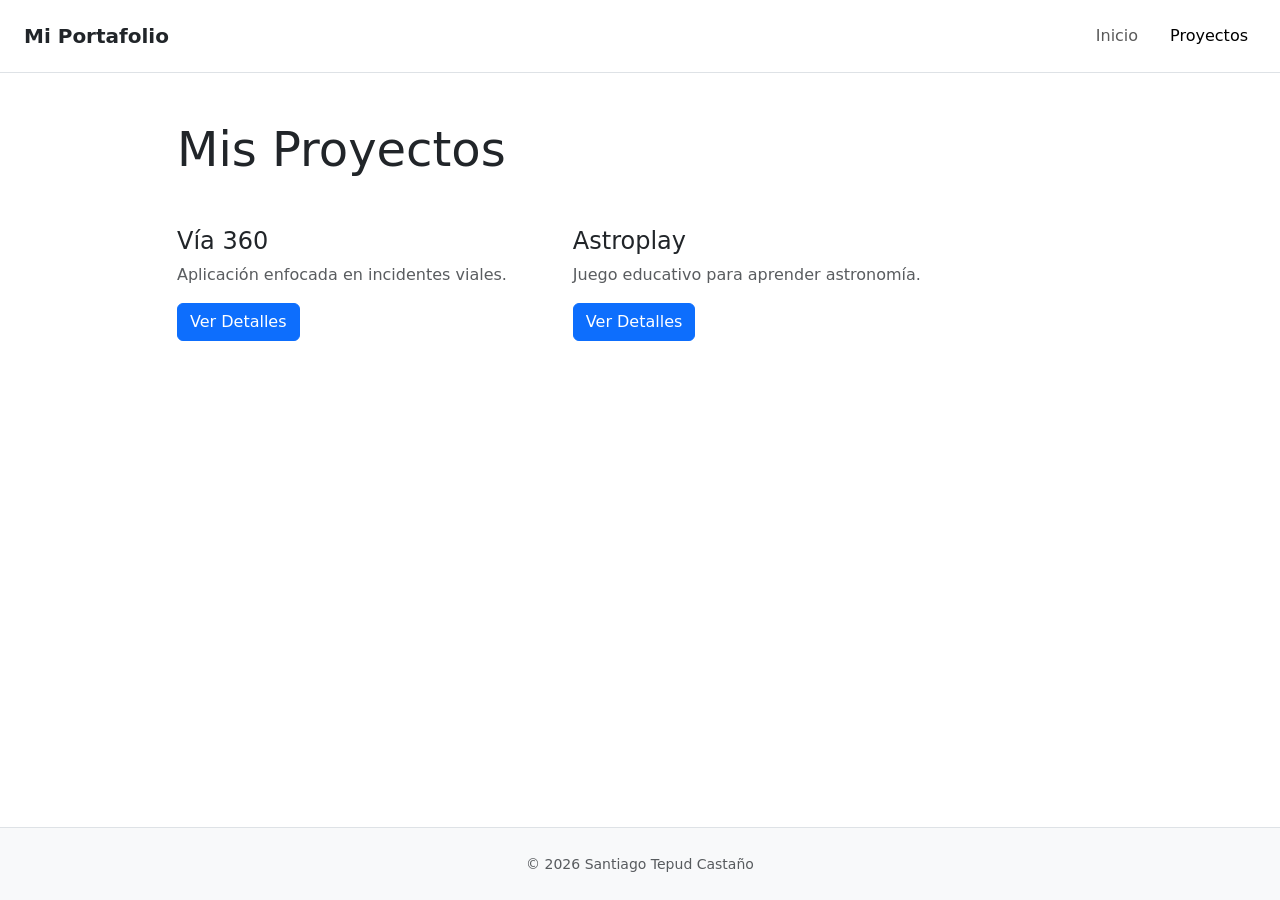
==== projects.html @ eb849ce6 "subir archivo" ====
<!DOCTYPE html>
<html lang="es">
<head>
    <meta charset="UTF-8">
    <meta name="viewport" content="width=device-width, initial-scale=1.0">
    <title>Mi Portafolio - Proyectos</title>
    <!-- Bootstrap 5 CSS -->
    <link href="https://cdn.jsdelivr.net/npm/bootstrap@5.3.3/dist/css/bootstrap.min.css" rel="stylesheet">
    <!-- Font Awesome 6 -->
    <link rel="stylesheet" href="https://cdnjs.cloudflare.com/ajax/libs/font-awesome/6.5.1/css/all.min.css">
    <style>
        body {
            display: flex;
            flex-direction: column;
            min-height: 100vh;
        }
        main {
            flex: 1;
        }
        .navbar {
            border-bottom: 1px solid #dee2e6;
        }
        footer {
            background-color: #f8f9fa;
            border-top: 1px solid #dee2e6;
        }
        /* Estilo del encabezado del modal replicando el azul vibrante del mockup */
        .modal-header-custom {
            background-color: #0d6efd;
            color: white;
        }
    </style>
</head>
<body>

    <!-- Barra de Navegación -->
    <nav class="navbar navbar-expand-lg navbar-light bg-white py-3">
        <div class="container-fluid px-4">
            <a class="navbar-brand fw-bold text-dark" href="index.html">Mi Portafolio</a>
            <button class="navbar-toggler" type="button" data-bs-toggle="collapse" data-bs-target="#navbarNav" aria-controls="navbarNav" aria-expanded="false" aria-label="Toggle navigation">
                <span class="navbar-toggler-icon"></span>
            </button>
            <div class="collapse navbar-collapse justify-content-end" id="navbarNav">
                <ul class="navbar-nav gap-3">
                    <li class="nav-item">
                        <a class="nav-link" href="index.html">Inicio</a>
                    </li>
                    <li class="nav-item">
                        <a class="nav-link active fw-medium" aria-current="page" href="projects.html">Proyectos</a>
                    </li>
                </ul>
            </div>
        </div>
    </nav>

    <!-- Contenido Principal -->
    <main class="container my-5">
        <div class="row justify-content-center">
            <div class="col-lg-10">
                
                <h1 class="display-5 fw-normal mb-4">Mis Proyectos</h1>

                <!-- Grilla de Proyectos (alineada como en el mockup) -->
                <div class="row g-4 mt-2">
                    
                    <!-- Proyecto 1 -->
                    <div class="col-md-5">
                        <h2 class="h4 fw-normal">Vía 360</h2>
                        <p class="text-muted">Aplicación enfocada en incidentes viales.</p>
                        <button type="button" 
                                class="btn btn-primary btn-ver-proyecto"
                                data-bs-toggle="modal" 
                                data-bs-target="#proyectoModal"
                                data-titulo="Vía 360"
                                data-descripcion="Aplicación enfocada en incidentes viales."
                                data-tecnologias=""
                                data-github="https://github.com/Jerson570/Via360">
                            Ver Detalles
                        </button>
                    </div>

                    <!-- Proyecto 2 -->
                    <div class="col-md-5">
                        <h2 class="h4 fw-normal">Astroplay</h2>
                        <p class="text-muted">Juego educativo para aprender astronomía.</p>
                        <button type="button" 
                                class="btn btn-primary btn-ver-proyecto"
                                data-bs-toggle="modal" 
                                data-bs-target="#proyectoModal"
                                data-titulo="Astroplay"
                                data-descripcion="Juego educativo que enseña astronomía."
                                data-tecnologias=""
                                data-github="">
                            Ver Detalles
                        </button>
                    </div>

                </div>

            </div>
        </div>
    </main>

    <!-- Ventana Modal Única (Dinámica con jQuery) -->
    <div class="modal fade" id="proyectoModal" tabindex="-1" aria-labelledby="proyectoModalLabel" aria-hidden="true">
        <div class="modal-dialog modal-lg modal-dialog-centered">
            <div class="modal-content">
                <!-- Cabecera azul como en tu imagen -->
                <div class="modal-header modal-header-custom">
                    <h5 class="modal-title fw-normal" id="proyectoModalLabel">Detalles del proyecto</h5>
                    <button type="button" class="btn-close btn-close-white" data-bs-dismiss="modal" aria-label="Cerrar"></button>
                </div>
                
                <!-- Cuerpo del modal reemplazando el video -->
                <div class="modal-body p-4">
                    <h6 class="fw-bold text-dark mb-2">
                        <i class="fa-solid fa-circle-info text-primary me-1"></i> Descripción del Proyecto
                    </h6>
                    <p id="modalDescripcion" class="text-muted mb-4">
                    </p>

                    <h6 id="modalTecnologiasTitulo" class="fw-bold text-dark mb-2">
                        <i class="fa-solid fa-layer-group text-primary me-1"></i> Tecnologías Utilizadas
                    </h6>
                    <div id="modalTecnologias" class="d-flex flex-wrap gap-2 mb-3">
                        <!-- Los badges de tecnologías se insertan aquí vía jQuery -->
                    </div>
                </div>

                <!-- Pie del modal con enlace a GitHub y botón Cerrar -->
                <div class="modal-footer justify-content-between">
                    <a id="modalGithubLink" href="#" target="_blank" rel="noopener noreferrer" class="btn btn-dark">
                        <i class="fa-brands fa-github me-1"></i> Ver en GitHub
                    </a>
                    <button type="button" class="btn btn-secondary" data-bs-dismiss="modal">Cerrar</button>
                </div>
            </div>
        </div>
    </div>

    <!-- Pie de página -->
    <footer class="py-4 text-center text-muted mt-auto">
        <div class="container">
            <small>© 2026 Santiago Tepud Castaño</small>
        </div>
    </footer>

    <!-- jQuery -->
    <script src="https://code.jquery.com/jquery-3.7.1.min.js"></script>
    <!-- Bootstrap 5 JS Bundle -->
    <script src="https://cdn.jsdelivr.net/npm/bootstrap@5.3.3/dist/js/bootstrap.bundle.min.js"></script>

    <!-- Lógica con jQuery para rellenar el modal -->
    <script>
        $(document).ready(function() {
            $('.btn-ver-proyecto').on('click', function() {
                // 1. Obtener los datos del botón presionado
                const titulo = $(this).data('titulo');
                const descripcion = $(this).data('descripcion');
                const tecnologias = $(this).data('tecnologias').split(',');
                const githubUrl = $(this).data('github');

                // 2. Actualizar textos y enlaces en el modal
                $('#proyectoModalLabel').text(titulo);
                $('#modalDescripcion').text(descripcion);
                $('#modalGithubLink')
                    .attr('href', githubUrl)
                    .toggle(Boolean(githubUrl));

                // 3. Generar etiquetas (badges) visuales para cada tecnología
                const $contenedorTech = $('#modalTecnologias');
                $contenedorTech.empty(); // Limpiar tecnologías anteriores
                $('#modalTecnologiasTitulo').toggle(tecnologias.some(function(tech) {
                    return tech.trim().length > 0;
                }));

                $.each(tecnologias, function(index, tech) {
                    if (tech.trim().length > 0) {
                        const badge = `<span class="badge bg-light text-dark border px-3 py-2">${tech.trim()}</span>`;
                        $contenedorTech.append(badge);
                    }
                });
            });
        });
    </script>
</body>
</html>
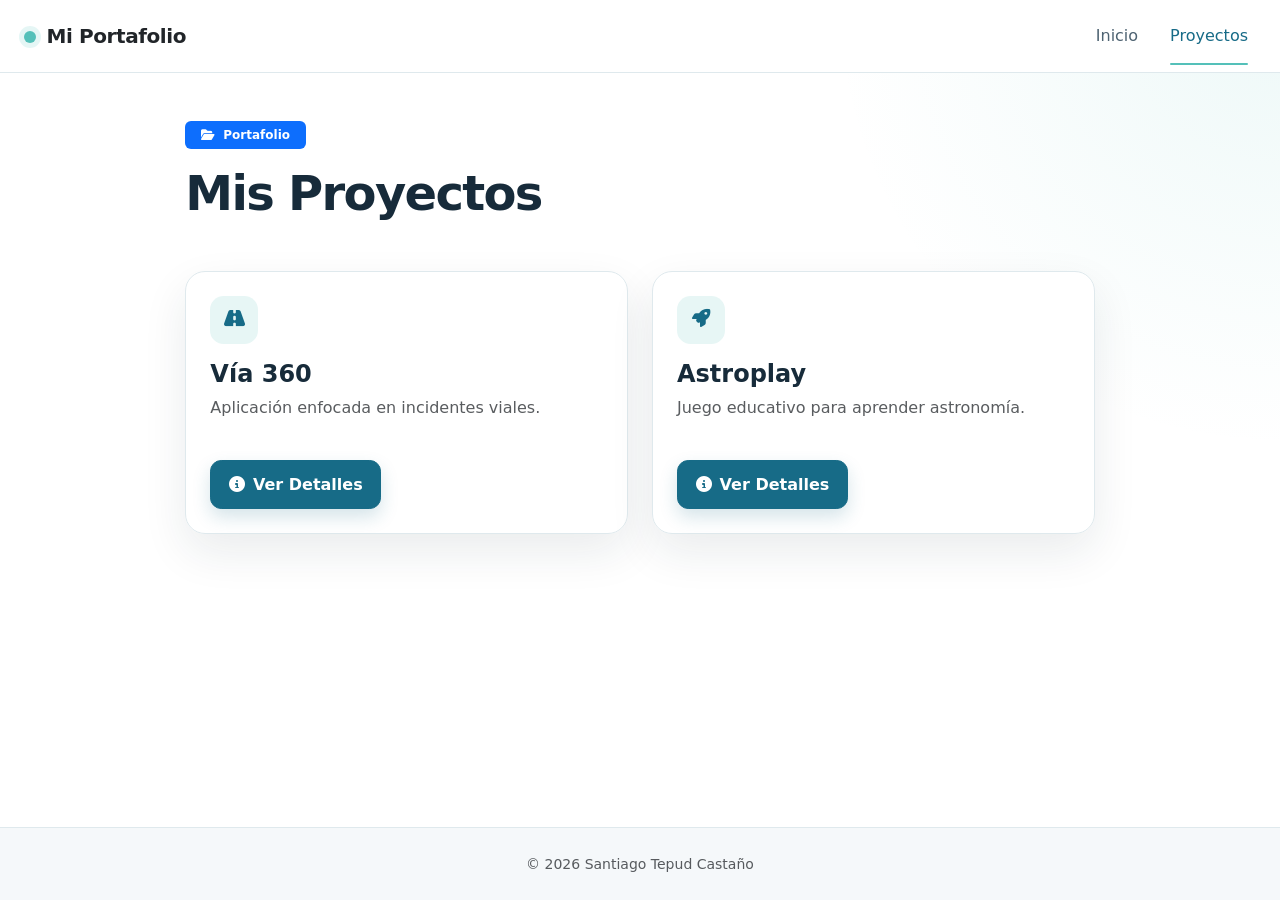
==== commit e8dbf1c1: "subir" ====
--- a/projects.html
+++ b/projects.html
@@ -30,6 +30,7 @@
             color: white;
         }
     </style>
+    <link rel="stylesheet" href="css/styles.css">
 </head>
 <body>
 
@@ -58,41 +59,50 @@
         <div class="row justify-content-center">
             <div class="col-lg-10">
                 
-                <h1 class="display-5 fw-normal mb-4">Mis Proyectos</h1>
+                <span class="badge text-bg-primary mb-3 px-3 py-2">
+                    <i class="fa-solid fa-folder-open me-2"></i>Portafolio
+                </span>
+                <h1 class="display-5 fw-bold page-heading mb-4">Mis Proyectos</h1>
 
                 <!-- Grilla de Proyectos (alineada como en el mockup) -->
                 <div class="row g-4 mt-2">
                     
                     <!-- Proyecto 1 -->
-                    <div class="col-md-5">
-                        <h2 class="h4 fw-normal">Vía 360</h2>
-                        <p class="text-muted">Aplicación enfocada en incidentes viales.</p>
-                        <button type="button" 
-                                class="btn btn-primary btn-ver-proyecto"
-                                data-bs-toggle="modal" 
-                                data-bs-target="#proyectoModal"
-                                data-titulo="Vía 360"
-                                data-descripcion="Aplicación enfocada en incidentes viales."
-                                data-tecnologias=""
-                                data-github="https://github.com/Jerson570/Via360">
-                            Ver Detalles
-                        </button>
+                    <div class="col-md-6">
+                        <article class="project-card">
+                            <span class="project-icon"><i class="fa-solid fa-road"></i></span>
+                            <h2 class="h4">Vía 360</h2>
+                            <p class="text-muted">Aplicación enfocada en incidentes viales.</p>
+                            <button type="button"
+                                    class="btn btn-primary btn-ver-proyecto"
+                                    data-bs-toggle="modal"
+                                    data-bs-target="#proyectoModal"
+                                    data-titulo="Vía 360"
+                                    data-descripcion="Aplicación enfocada en incidentes viales."
+                                    data-tecnologias=""
+                                    data-github="https://github.com/Jerson570/Via360">
+                                <i class="fa-solid fa-circle-info me-2"></i>Ver Detalles
+                            </button>
+                        </article>
                     </div>
 
                     <!-- Proyecto 2 -->
-                    <div class="col-md-5">
-                        <h2 class="h4 fw-normal">Astroplay</h2>
-                        <p class="text-muted">Juego educativo para aprender astronomía.</p>
-                        <button type="button" 
-                                class="btn btn-primary btn-ver-proyecto"
-                                data-bs-toggle="modal" 
-                                data-bs-target="#proyectoModal"
-                                data-titulo="Astroplay"
-                                data-descripcion="Juego educativo que enseña astronomía."
-                                data-tecnologias=""
-                                data-github="">
-                            Ver Detalles
-                        </button>
+                    <div class="col-md-6">
+                        <article class="project-card">
+                            <span class="project-icon"><i class="fa-solid fa-rocket"></i></span>
+                            <h2 class="h4">Astroplay</h2>
+                            <p class="text-muted">Juego educativo para aprender astronomía.</p>
+                            <button type="button"
+                                    class="btn btn-primary btn-ver-proyecto"
+                                    data-bs-toggle="modal"
+                                    data-bs-target="#proyectoModal"
+                                    data-titulo="Astroplay"
+                                    data-descripcion="Juego educativo que enseña astronomía."
+                                    data-tecnologias=""
+                                    data-github="">
+                                <i class="fa-solid fa-circle-info me-2"></i>Ver Detalles
+                            </button>
+                        </article>
                     </div>
 
                 </div>
--- a/css/styles.css
+++ b/css/styles.css
@@ -0,0 +1,188 @@
+:root {
+    --color-primary: #176b87;
+    --color-primary-dark: #125269;
+    --color-accent: #54c0b9;
+    --color-ink: #172b3a;
+    --color-text: #4e6372;
+    --color-surface: #f5f8fa;
+    --color-border: #dfe9ed;
+}
+
+html {
+    scroll-behavior: smooth;
+}
+
+body {
+    color: var(--color-ink);
+    background:
+        radial-gradient(circle at top right, rgba(84, 192, 185, 0.10), transparent 28rem),
+        #ffffff;
+    font-family: "Segoe UI", system-ui, -apple-system, sans-serif;
+}
+
+.navbar {
+    background: rgba(255, 255, 255, 0.96) !important;
+    border-bottom: 1px solid var(--color-border) !important;
+    backdrop-filter: blur(12px);
+}
+
+.navbar-brand {
+    letter-spacing: -0.02em;
+}
+
+.navbar-brand::before {
+    content: "";
+    display: inline-block;
+    width: 0.75rem;
+    height: 0.75rem;
+    margin-right: 0.65rem;
+    border-radius: 50%;
+    background: var(--color-accent);
+    box-shadow: 0 0 0 5px rgba(84, 192, 185, 0.15);
+}
+
+.nav-link {
+    position: relative;
+    color: var(--color-text) !important;
+    transition: color 180ms ease;
+}
+
+.nav-link:hover,
+.nav-link.active {
+    color: var(--color-primary) !important;
+}
+
+.nav-link.active::after {
+    content: "";
+    position: absolute;
+    right: 0.5rem;
+    bottom: -0.55rem;
+    left: 0.5rem;
+    height: 2px;
+    border-radius: 999px;
+    background: var(--color-accent);
+}
+
+main.container {
+    width: min(1120px, calc(100% - 2rem));
+}
+
+.presentation-card,
+.project-card {
+    border: 1px solid var(--color-border) !important;
+    border-radius: 1.25rem !important;
+    background: rgba(255, 255, 255, 0.96);
+    box-shadow: 0 18px 45px rgba(23, 43, 58, 0.09) !important;
+}
+
+.presentation-card {
+    position: relative;
+}
+
+.presentation-accent {
+    background:
+        linear-gradient(145deg, rgba(255, 255, 255, 0.08), transparent 60%),
+        var(--color-primary) !important;
+}
+
+.presentation-card .lead {
+    max-width: 43rem;
+    color: var(--color-text) !important;
+}
+
+.btn-primary,
+.modal-header-custom {
+    background: var(--color-primary) !important;
+    border-color: var(--color-primary) !important;
+}
+
+.btn-primary {
+    border-radius: 0.7rem;
+    padding: 0.7rem 1.1rem;
+    font-weight: 600;
+    box-shadow: 0 8px 18px rgba(23, 107, 135, 0.18);
+    transition: transform 180ms ease, background 180ms ease, box-shadow 180ms ease;
+}
+
+.btn-primary:hover {
+    background: var(--color-primary-dark) !important;
+    border-color: var(--color-primary-dark) !important;
+    transform: translateY(-2px);
+    box-shadow: 0 12px 24px rgba(23, 107, 135, 0.24);
+}
+
+.skill-badge {
+    border-color: var(--color-border) !important;
+    background: var(--color-surface) !important;
+    color: var(--color-text) !important;
+}
+
+.page-heading {
+    letter-spacing: -0.035em;
+}
+
+.project-card {
+    height: 100%;
+    padding: 1.5rem;
+    transition: transform 180ms ease, box-shadow 180ms ease, border-color 180ms ease;
+}
+
+.project-card:hover {
+    transform: translateY(-5px);
+    border-color: rgba(23, 107, 135, 0.38) !important;
+    box-shadow: 0 22px 48px rgba(23, 43, 58, 0.12) !important;
+}
+
+.project-card .project-icon {
+    width: 3rem;
+    height: 3rem;
+    display: inline-grid;
+    place-items: center;
+    margin-bottom: 1rem;
+    border-radius: 0.85rem;
+    color: var(--color-primary);
+    background: rgba(84, 192, 185, 0.14);
+    font-size: 1.15rem;
+}
+
+.project-card h2 {
+    font-weight: 700;
+}
+
+.project-card p {
+    min-height: 3rem;
+}
+
+.modal-content {
+    border: 0;
+    border-radius: 1rem;
+    overflow: hidden;
+    box-shadow: 0 24px 70px rgba(23, 43, 58, 0.24);
+}
+
+.modal-header-custom {
+    background: var(--color-primary) !important;
+}
+
+footer {
+    background: var(--color-surface) !important;
+    border-top: 1px solid var(--color-border) !important;
+}
+
+@media (max-width: 767.98px) {
+    main.container {
+        width: min(100% - 1.5rem, 1120px);
+    }
+
+    .presentation-card .row > * {
+        min-height: auto;
+    }
+
+    .presentation-accent {
+        border-radius: 0 0 1.25rem 1.25rem;
+    }
+
+    .project-card p {
+        min-height: auto;
+    }
+}
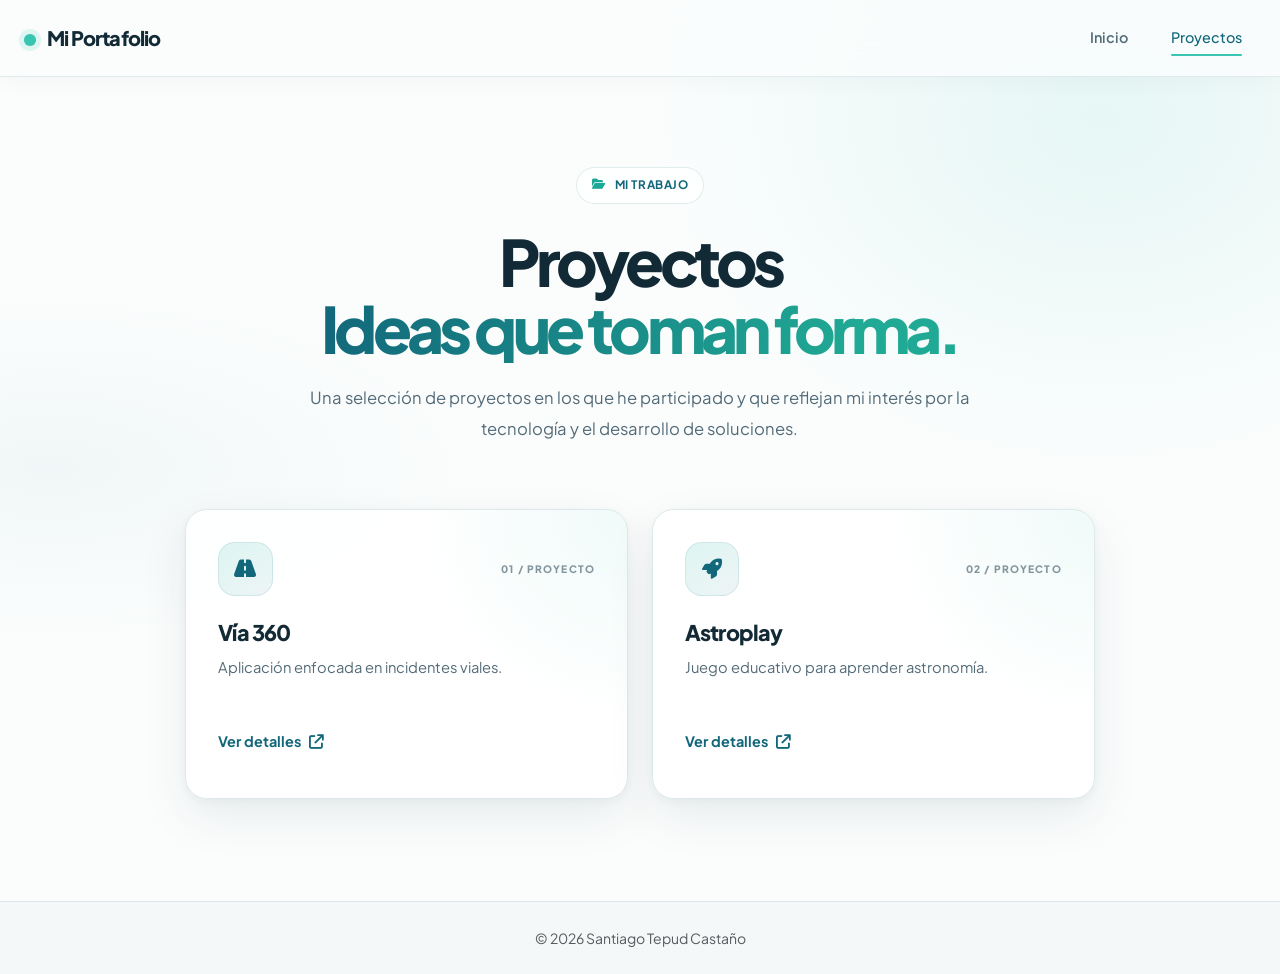
==== commit 5a47a407: "subir new version" ====
--- a/projects.html
+++ b/projects.html
@@ -4,32 +4,11 @@
     <meta charset="UTF-8">
     <meta name="viewport" content="width=device-width, initial-scale=1.0">
     <title>Mi Portafolio - Proyectos</title>
-    <!-- Bootstrap 5 CSS -->
     <link href="https://cdn.jsdelivr.net/npm/bootstrap@5.3.3/dist/css/bootstrap.min.css" rel="stylesheet">
-    <!-- Font Awesome 6 -->
     <link rel="stylesheet" href="https://cdnjs.cloudflare.com/ajax/libs/font-awesome/6.5.1/css/all.min.css">
-    <style>
-        body {
-            display: flex;
-            flex-direction: column;
-            min-height: 100vh;
-        }
-        main {
-            flex: 1;
-        }
-        .navbar {
-            border-bottom: 1px solid #dee2e6;
-        }
-        footer {
-            background-color: #f8f9fa;
-            border-top: 1px solid #dee2e6;
-        }
-        /* Estilo del encabezado del modal replicando el azul vibrante del mockup */
-        .modal-header-custom {
-            background-color: #0d6efd;
-            color: white;
-        }
-    </style>
+    <link rel="preconnect" href="https://fonts.googleapis.com">
+    <link rel="preconnect" href="https://fonts.gstatic.com" crossorigin>
+    <link href="https://fonts.googleapis.com/css2?family=Plus+Jakarta+Sans:wght@400;500;600;700;800&display=swap" rel="stylesheet">
     <link rel="stylesheet" href="css/styles.css">
 </head>
 <body>
@@ -55,52 +34,56 @@
     </nav>
 
     <!-- Contenido Principal -->
-    <main class="container my-5">
+    <main class="container page-shell projects-page">
         <div class="row justify-content-center">
             <div class="col-lg-10">
-                
-                <span class="badge text-bg-primary mb-3 px-3 py-2">
-                    <i class="fa-solid fa-folder-open me-2"></i>Portafolio
-                </span>
-                <h1 class="display-5 fw-bold page-heading mb-4">Mis Proyectos</h1>
+                <header class="projects-heading" data-reveal>
+                    <span class="eyebrow"><i class="fa-solid fa-folder-open" aria-hidden="true"></i> MI TRABAJO</span>
+                    <h1 class="hero-title">Proyectos<span>Ideas que toman forma.</span></h1>
+                    <p class="hero-copy">Una selección de proyectos en los que he participado y que reflejan mi interés por la tecnología y el desarrollo de soluciones.</p>
+                </header>
 
-                <!-- Grilla de Proyectos (alineada como en el mockup) -->
-                <div class="row g-4 mt-2">
-                    
+                <div class="row g-4 project-grid">
                     <!-- Proyecto 1 -->
-                    <div class="col-md-6">
-                        <article class="project-card">
-                            <span class="project-icon"><i class="fa-solid fa-road"></i></span>
-                            <h2 class="h4">Vía 360</h2>
-                            <p class="text-muted">Aplicación enfocada en incidentes viales.</p>
+                    <div class="col-md-6" data-reveal>
+                        <article class="project-card h-100">
+                            <div class="project-card-top">
+                                <span class="project-icon"><i class="fa-solid fa-road" aria-hidden="true"></i></span>
+                                <span class="project-number">01 / PROYECTO</span>
+                            </div>
+                            <h2>Vía 360</h2>
+                            <p>Aplicación enfocada en incidentes viales.</p>
                             <button type="button"
-                                    class="btn btn-primary btn-ver-proyecto"
+                                    class="btn btn-project-link btn-ver-proyecto"
                                     data-bs-toggle="modal"
                                     data-bs-target="#proyectoModal"
                                     data-titulo="Vía 360"
                                     data-descripcion="Aplicación enfocada en incidentes viales."
                                     data-tecnologias=""
                                     data-github="https://github.com/Jerson570/Via360">
-                                <i class="fa-solid fa-circle-info me-2"></i>Ver Detalles
+                                Ver detalles <i class="fa-solid fa-arrow-up-right-from-square ms-2" aria-hidden="true"></i>
                             </button>
                         </article>
                     </div>
 
                     <!-- Proyecto 2 -->
-                    <div class="col-md-6">
-                        <article class="project-card">
-                            <span class="project-icon"><i class="fa-solid fa-rocket"></i></span>
-                            <h2 class="h4">Astroplay</h2>
-                            <p class="text-muted">Juego educativo para aprender astronomía.</p>
+                    <div class="col-md-6" data-reveal>
+                        <article class="project-card h-100">
+                            <div class="project-card-top">
+                                <span class="project-icon"><i class="fa-solid fa-rocket" aria-hidden="true"></i></span>
+                                <span class="project-number">02 / PROYECTO</span>
+                            </div>
+                            <h2>Astroplay</h2>
+                            <p>Juego educativo para aprender astronomía.</p>
                             <button type="button"
-                                    class="btn btn-primary btn-ver-proyecto"
+                                    class="btn btn-project-link btn-ver-proyecto"
                                     data-bs-toggle="modal"
                                     data-bs-target="#proyectoModal"
                                     data-titulo="Astroplay"
                                     data-descripcion="Juego educativo que enseña astronomía."
                                     data-tecnologias=""
                                     data-github="">
-                                <i class="fa-solid fa-circle-info me-2"></i>Ver Detalles
+                                Ver detalles <i class="fa-solid fa-arrow-up-right-from-square ms-2" aria-hidden="true"></i>
                             </button>
                         </article>
                     </div>
@@ -111,17 +94,14 @@
         </div>
     </main>
 
-    <!-- Ventana Modal Única (Dinámica con jQuery) -->
     <div class="modal fade" id="proyectoModal" tabindex="-1" aria-labelledby="proyectoModalLabel" aria-hidden="true">
         <div class="modal-dialog modal-lg modal-dialog-centered">
             <div class="modal-content">
-                <!-- Cabecera azul como en tu imagen -->
                 <div class="modal-header modal-header-custom">
                     <h5 class="modal-title fw-normal" id="proyectoModalLabel">Detalles del proyecto</h5>
                     <button type="button" class="btn-close btn-close-white" data-bs-dismiss="modal" aria-label="Cerrar"></button>
                 </div>
                 
-                <!-- Cuerpo del modal reemplazando el video -->
                 <div class="modal-body p-4">
                     <h6 class="fw-bold text-dark mb-2">
                         <i class="fa-solid fa-circle-info text-primary me-1"></i> Descripción del Proyecto
@@ -155,43 +135,8 @@
         </div>
     </footer>
 
-    <!-- jQuery -->
     <script src="https://code.jquery.com/jquery-3.7.1.min.js"></script>
-    <!-- Bootstrap 5 JS Bundle -->
     <script src="https://cdn.jsdelivr.net/npm/bootstrap@5.3.3/dist/js/bootstrap.bundle.min.js"></script>
-
-    <!-- Lógica con jQuery para rellenar el modal -->
-    <script>
-        $(document).ready(function() {
-            $('.btn-ver-proyecto').on('click', function() {
-                // 1. Obtener los datos del botón presionado
-                const titulo = $(this).data('titulo');
-                const descripcion = $(this).data('descripcion');
-                const tecnologias = $(this).data('tecnologias').split(',');
-                const githubUrl = $(this).data('github');
-
-                // 2. Actualizar textos y enlaces en el modal
-                $('#proyectoModalLabel').text(titulo);
-                $('#modalDescripcion').text(descripcion);
-                $('#modalGithubLink')
-                    .attr('href', githubUrl)
-                    .toggle(Boolean(githubUrl));
-
-                // 3. Generar etiquetas (badges) visuales para cada tecnología
-                const $contenedorTech = $('#modalTecnologias');
-                $contenedorTech.empty(); // Limpiar tecnologías anteriores
-                $('#modalTecnologiasTitulo').toggle(tecnologias.some(function(tech) {
-                    return tech.trim().length > 0;
-                }));
-
-                $.each(tecnologias, function(index, tech) {
-                    if (tech.trim().length > 0) {
-                        const badge = `<span class="badge bg-light text-dark border px-3 py-2">${tech.trim()}</span>`;
-                        $contenedorTech.append(badge);
-                    }
-                });
-            });
-        });
-    </script>
+    <script src="js/scripts.js"></script>
 </body>
 </html>
--- a/css/styles.css
+++ b/css/styles.css
@@ -1,11 +1,13 @@
 :root {
-    --color-primary: #176b87;
-    --color-primary-dark: #125269;
-    --color-accent: #54c0b9;
-    --color-ink: #172b3a;
-    --color-text: #4e6372;
-    --color-surface: #f5f8fa;
-    --color-border: #dfe9ed;
+    --color-primary: #12677a;
+    --color-primary-dark: #0c5264;
+    --color-accent: #38c6b3;
+    --color-ink: #122a36;
+    --color-text: #536b78;
+    --color-muted: #82949e;
+    --color-surface: #f3f8f8;
+    --color-border: #dce8e9;
+    --shadow-soft: 0 3px 8px rgba(18, 42, 54, 0.04), 0 18px 48px rgba(18, 42, 54, 0.08);
 }
 
 html {
@@ -13,38 +15,80 @@
 }
 
 body {
+    display: flex;
+    min-height: 100vh;
+    flex-direction: column;
     color: var(--color-ink);
     background:
-        radial-gradient(circle at top right, rgba(84, 192, 185, 0.10), transparent 28rem),
-        #ffffff;
-    font-family: "Segoe UI", system-ui, -apple-system, sans-serif;
+        radial-gradient(ellipse at 86% 12%, rgba(56, 198, 179, 0.11), transparent 28rem),
+        radial-gradient(ellipse at 4% 48%, rgba(18, 103, 122, 0.045), transparent 26rem),
+        #fbfdfd;
+    font-family: "Plus Jakarta Sans", sans-serif;
+    -webkit-font-smoothing: antialiased;
 }
 
 .navbar {
-    background: rgba(255, 255, 255, 0.96) !important;
-    border-bottom: 1px solid var(--color-border) !important;
-    backdrop-filter: blur(12px);
+    position: sticky;
+    z-index: 1020;
+    top: 0;
+    border-bottom: 1px solid rgba(220, 232, 233, 0.8) !important;
+    background: rgba(251, 253, 253, 0.82) !important;
+    box-shadow: 0 4px 24px rgba(18, 42, 54, 0.035);
+    backdrop-filter: blur(18px);
+    -webkit-backdrop-filter: blur(18px);
+}
+
+.navbar .container-fluid {
+    max-width: 1280px;
 }
 
 .navbar-brand {
-    letter-spacing: -0.02em;
+    color: var(--color-ink) !important;
+    font-weight: 800 !important;
+    letter-spacing: -0.045em;
 }
 
 .navbar-brand::before {
-    content: "";
     display: inline-block;
-    width: 0.75rem;
-    height: 0.75rem;
-    margin-right: 0.65rem;
+    width: 0.72rem;
+    height: 0.72rem;
+    margin-right: 0.7rem;
     border-radius: 50%;
     background: var(--color-accent);
-    box-shadow: 0 0 0 5px rgba(84, 192, 185, 0.15);
+    box-shadow: 0 0 0 5px rgba(56, 198, 179, 0.15);
+    content: "";
+}
+
+.navbar-toggler {
+    border-color: var(--color-border);
+    border-radius: 0.7rem;
+}
+
+.navbar-nav {
+    align-items: center;
 }
 
 .nav-link {
     position: relative;
+    padding: 0.7rem 0.85rem !important;
     color: var(--color-text) !important;
+    font-size: 0.9rem;
+    font-weight: 600;
     transition: color 180ms ease;
+}
+
+.nav-link::after {
+    position: absolute;
+    right: 0.85rem;
+    bottom: 0.25rem;
+    left: 0.85rem;
+    height: 2px;
+    transform: scaleX(0);
+    transform-origin: left;
+    border-radius: 99px;
+    background: var(--color-accent);
+    content: "";
+    transition: transform 180ms ease;
 }
 
 .nav-link:hover,
@@ -52,137 +96,697 @@
     color: var(--color-primary) !important;
 }
 
+.nav-link:hover::after,
 .nav-link.active::after {
+    transform: scaleX(1);
+}
+
+main.container.page-shell {
+    width: min(1120px, calc(100% - 2rem));
+    max-width: 1120px;
+    flex: 1;
+    padding-top: clamp(3rem, 7vw, 6.25rem);
+    padding-bottom: clamp(4rem, 8vw, 7rem);
+}
+
+.hero-section {
+    position: relative;
+    padding-bottom: clamp(3rem, 7vw, 6rem);
+}
+
+.eyebrow {
+    display: inline-flex;
+    align-items: center;
+    gap: 0.6rem;
+    margin-bottom: 1.5rem;
+    padding: 0.6rem 0.9rem;
+    border: 1px solid rgba(18, 103, 122, 0.12);
+    border-radius: 999px;
+    background: rgba(255, 255, 255, 0.78);
+    color: var(--color-primary);
+    font-size: 0.73rem;
+    font-weight: 700;
+    letter-spacing: 0.045em;
+    line-height: 1.35;
+}
+
+.eyebrow > i {
+    color: #1ba895;
+}
+
+.hero-title {
+    max-width: 760px;
+    margin: 0 0 1.25rem;
+    color: var(--color-ink);
+    font-size: clamp(2.7rem, 6vw, 4.65rem);
+    font-weight: 800;
+    letter-spacing: -0.075em;
+    line-height: 1.06;
+}
+
+.hero-title > span {
+    display: block;
+    background: linear-gradient(100deg, var(--color-primary) 5%, #20a994 80%);
+    background-clip: text;
+    -webkit-text-fill-color: transparent;
+}
+
+.hero-copy {
+    max-width: 680px;
+    margin-bottom: 1.8rem;
+    color: var(--color-text);
+    font-size: clamp(0.98rem, 1.3vw, 1.08rem);
+    line-height: 1.85;
+}
+
+.hero-actions {
+    display: flex;
+    flex-wrap: wrap;
+    gap: 0.8rem;
+}
+
+.btn {
+    display: inline-flex;
+    min-height: 48px;
+    align-items: center;
+    justify-content: center;
+    border-radius: 0.8rem;
+    font-size: 0.9rem;
+    font-weight: 700;
+    transition: transform 180ms ease, box-shadow 180ms ease, background-color 180ms ease, border-color 180ms ease;
+}
+
+.btn-primary {
+    padding: 0.7rem 1.2rem;
+    border-color: var(--color-primary);
+    background: var(--color-primary);
+    box-shadow: 0 8px 20px rgba(18, 103, 122, 0.2);
+}
+
+.btn-primary:hover,
+.btn-primary:focus-visible {
+    transform: translateY(-2px);
+    border-color: var(--color-primary-dark);
+    background: var(--color-primary-dark);
+    box-shadow: 0 12px 26px rgba(18, 103, 122, 0.26);
+}
+
+.btn-outline-dark {
+    padding: 0.7rem 1.15rem;
+    border-color: var(--color-border);
+    color: var(--color-ink);
+    background: rgba(255, 255, 255, 0.72);
+}
+
+.btn-outline-dark:hover,
+.btn-outline-dark:focus-visible {
+    transform: translateY(-2px);
+    border-color: var(--color-primary);
+    color: var(--color-primary);
+    background: #fff;
+    box-shadow: 0 8px 18px rgba(18, 42, 54, 0.08);
+}
+
+.hero-tags {
+    display: flex;
+    flex-wrap: wrap;
+    gap: 0.65rem;
+    margin-top: 1.8rem;
+}
+
+.hero-tags span {
+    display: inline-flex;
+    align-items: center;
+    gap: 0.45rem;
+    color: var(--color-muted);
+    font-size: 0.78rem;
+    font-weight: 600;
+}
+
+.hero-tags i {
+    color: var(--color-primary);
+}
+
+.hero-visual {
+    position: relative;
+    display: flex;
+    min-height: 460px;
+    overflow: hidden;
+    flex-direction: column;
+    justify-content: space-between;
+    padding: 1.5rem;
+    border: 1px solid rgba(255, 255, 255, 0.14);
+    border-radius: 1.7rem;
+    color: #fff;
+    background:
+        radial-gradient(circle at 50% 46%, rgba(56, 198, 179, 0.23), transparent 13rem),
+        linear-gradient(145deg, #123b4a 0%, #0c2937 65%, #102f3a 100%);
+    box-shadow: 0 25px 65px rgba(12, 57, 70, 0.22), 0 4px 12px rgba(12, 57, 70, 0.08);
+}
+
+.hero-visual::before,
+.hero-visual::after {
+    position: absolute;
+    width: 15rem;
+    height: 15rem;
+    border: 1px solid rgba(255, 255, 255, 0.07);
+    border-radius: 50%;
     content: "";
+    pointer-events: none;
+}
+
+.hero-visual::before {
+    top: -8rem;
+    right: -5rem;
+}
+
+.hero-visual::after {
+    bottom: -11rem;
+    left: -7rem;
+}
+
+.hero-visual-top,
+.visual-bottom {
+    position: relative;
+    z-index: 2;
+    display: flex;
+    align-items: center;
+    justify-content: space-between;
+}
+
+.hero-visual-top {
+    color: rgba(255, 255, 255, 0.55);
+}
+
+.visual-status {
+    display: inline-flex;
+    align-items: center;
+    gap: 0.55rem;
+    font-size: 0.63rem;
+    font-weight: 700;
+    letter-spacing: 0.14em;
+}
+
+.visual-status > span {
+    width: 0.45rem;
+    height: 0.45rem;
+    border-radius: 50%;
+    background: var(--color-accent);
+    box-shadow: 0 0 12px rgba(56, 198, 179, 0.8);
+}
+
+.visual-grid {
     position: absolute;
-    right: 0.5rem;
-    bottom: -0.55rem;
-    left: 0.5rem;
-    height: 2px;
-    border-radius: 999px;
-    background: var(--color-accent);
-}
-
-main.container {
-    width: min(1120px, calc(100% - 2rem));
-}
-
-.presentation-card,
-.project-card {
-    border: 1px solid var(--color-border) !important;
-    border-radius: 1.25rem !important;
-    background: rgba(255, 255, 255, 0.96);
-    box-shadow: 0 18px 45px rgba(23, 43, 58, 0.09) !important;
-}
-
-.presentation-card {
-    position: relative;
-}
-
-.presentation-accent {
-    background:
-        linear-gradient(145deg, rgba(255, 255, 255, 0.08), transparent 60%),
-        var(--color-primary) !important;
-}
-
-.presentation-card .lead {
-    max-width: 43rem;
-    color: var(--color-text) !important;
-}
-
-.btn-primary,
-.modal-header-custom {
-    background: var(--color-primary) !important;
-    border-color: var(--color-primary) !important;
-}
-
-.btn-primary {
-    border-radius: 0.7rem;
-    padding: 0.7rem 1.1rem;
+    inset: 3.5rem 0;
+    opacity: 0.17;
+    background-image:
+        linear-gradient(rgba(185, 232, 227, 0.13) 1px, transparent 1px),
+        linear-gradient(90deg, rgba(185, 232, 227, 0.13) 1px, transparent 1px);
+    background-position: center;
+    background-size: 28px 28px;
+    mask-image: linear-gradient(transparent, #000 18%, #000 78%, transparent);
+}
+
+.visual-core {
+    position: absolute;
+    top: 50%;
+    left: 50%;
+    width: 250px;
+    height: 250px;
+    transform: translate(-50%, -57%);
+}
+
+.visual-orbit {
+    position: absolute;
+    top: 50%;
+    left: 50%;
+    display: block;
+    border: 1px solid rgba(119, 222, 209, 0.28);
+    border-radius: 50%;
+    transform: translate(-50%, -50%);
+}
+
+.visual-orbit-one {
+    width: 220px;
+    height: 220px;
+}
+
+.visual-orbit-two {
+    width: 166px;
+    height: 166px;
+    border-style: dashed;
+    border-color: rgba(119, 222, 209, 0.38);
+}
+
+.visual-core-icon {
+    position: absolute;
+    top: 50%;
+    left: 50%;
+    display: grid;
+    width: 98px;
+    height: 98px;
+    place-items: center;
+    transform: translate(-50%, -50%);
+    border: 1px solid rgba(255, 255, 255, 0.2);
+    border-radius: 1.8rem;
+    color: #a4fff0;
+    background: linear-gradient(145deg, rgba(49, 180, 168, 0.3), rgba(26, 84, 99, 0.68));
+    box-shadow: 0 0 48px rgba(56, 198, 179, 0.24), inset 0 1px rgba(255, 255, 255, 0.16);
+    font-size: 2.4rem;
+}
+
+.visual-float {
+    position: absolute;
+    z-index: 1;
+    display: grid;
+    width: 46px;
+    height: 46px;
+    place-items: center;
+    border: 1px solid rgba(255, 255, 255, 0.16);
+    border-radius: 0.95rem;
+    color: #b7fff2;
+    background: rgba(16, 63, 75, 0.92);
+    box-shadow: 0 10px 24px rgba(4, 20, 28, 0.28);
+}
+
+.visual-float-code {
+    top: 18px;
+    right: 18px;
+}
+
+.visual-float-db {
+    bottom: 18px;
+    left: 8px;
+}
+
+.visual-caption {
+    position: absolute;
+    z-index: 2;
+    right: 1.5rem;
+    bottom: 5.3rem;
+    left: 1.5rem;
+    display: flex;
+    flex-direction: column;
+    gap: 0.35rem;
+    text-align: center;
+}
+
+.visual-caption > span {
+    color: #91dcd2;
+    font-size: 0.68rem;
+    font-weight: 700;
+    letter-spacing: 0.13em;
+    text-transform: uppercase;
+}
+
+.visual-caption > strong {
+    font-size: 0.9rem;
     font-weight: 600;
-    box-shadow: 0 8px 18px rgba(23, 107, 135, 0.18);
-    transition: transform 180ms ease, background 180ms ease, box-shadow 180ms ease;
-}
-
-.btn-primary:hover {
-    background: var(--color-primary-dark) !important;
-    border-color: var(--color-primary-dark) !important;
-    transform: translateY(-2px);
-    box-shadow: 0 12px 24px rgba(23, 107, 135, 0.24);
-}
-
-.skill-badge {
-    border-color: var(--color-border) !important;
-    background: var(--color-surface) !important;
-    color: var(--color-text) !important;
-}
-
-.page-heading {
-    letter-spacing: -0.035em;
-}
-
-.project-card {
-    height: 100%;
-    padding: 1.5rem;
-    transition: transform 180ms ease, box-shadow 180ms ease, border-color 180ms ease;
-}
-
-.project-card:hover {
-    transform: translateY(-5px);
-    border-color: rgba(23, 107, 135, 0.38) !important;
-    box-shadow: 0 22px 48px rgba(23, 43, 58, 0.12) !important;
-}
-
-.project-card .project-icon {
+}
+
+.visual-bottom {
+    padding-top: 0.9rem;
+    border-top: 1px solid rgba(255, 255, 255, 0.13);
+    color: rgba(255, 255, 255, 0.72);
+    font-size: 0.72rem;
+    font-weight: 600;
+}
+
+.visual-bottom span {
+    display: inline-flex;
+    align-items: center;
+    gap: 0.45rem;
+}
+
+.visual-bottom i {
+    color: #70d9c9;
+}
+
+.content-section {
+    padding-top: clamp(3.5rem, 7vw, 6rem);
+}
+
+.section-heading {
+    margin-bottom: 1.5rem;
+}
+
+.section-kicker {
+    color: var(--color-primary);
+    font-size: 0.68rem;
+    font-weight: 800;
+    letter-spacing: 0.14em;
+}
+
+.section-heading h2 {
+    margin: 0.55rem 0 0;
+    font-size: clamp(1.7rem, 3vw, 2.3rem);
+    font-weight: 800;
+    letter-spacing: -0.06em;
+}
+
+.about-panel {
+    display: flex;
+    align-items: flex-start;
+    gap: 1.25rem;
+    padding: clamp(1.4rem, 3vw, 2.2rem);
+    border: 1px solid var(--color-border);
+    border-radius: 1.25rem;
+    background: rgba(255, 255, 255, 0.82);
+    box-shadow: var(--shadow-soft);
+}
+
+.about-icon,
+.skill-icon,
+.project-icon {
+    display: inline-grid;
+    flex: 0 0 auto;
+    place-items: center;
+    color: var(--color-primary);
+    background: linear-gradient(145deg, rgba(56, 198, 179, 0.17), rgba(18, 103, 122, 0.07));
+}
+
+.about-icon {
     width: 3rem;
     height: 3rem;
-    display: inline-grid;
-    place-items: center;
-    margin-bottom: 1rem;
-    border-radius: 0.85rem;
+    border-radius: 0.95rem;
+    font-size: 1.1rem;
+}
+
+.about-panel p {
+    max-width: 76ch;
+    margin: 0;
+    color: var(--color-text);
+    font-size: 0.98rem;
+    line-height: 1.85;
+}
+
+.skills-grid {
+    display: grid;
+    grid-template-columns: repeat(5, minmax(0, 1fr));
+    gap: 1rem;
+}
+
+.skill-card {
+    display: flex;
+    min-height: 112px;
+    align-items: center;
+    gap: 0.85rem;
+    padding: 1.1rem;
+    border: 1px solid var(--color-border);
+    border-radius: 1rem;
+    background: rgba(255, 255, 255, 0.82);
+    box-shadow: 0 2px 6px rgba(18, 42, 54, 0.03), 0 10px 28px rgba(18, 42, 54, 0.04);
+    color: var(--color-ink);
+    font-size: 0.85rem;
+    font-weight: 700;
+    transition: transform 200ms ease, border-color 200ms ease, box-shadow 200ms ease;
+}
+
+.skill-card:hover {
+    transform: translateY(-4px);
+    border-color: rgba(18, 103, 122, 0.32);
+    box-shadow: 0 5px 12px rgba(18, 42, 54, 0.05), 0 18px 34px rgba(18, 42, 54, 0.09);
+}
+
+.skill-icon {
+    width: 2.6rem;
+    height: 2.6rem;
+    border-radius: 0.8rem;
+    font-size: 1rem;
+}
+
+.projects-heading {
+    max-width: 720px;
+    margin: 0 auto 2.5rem;
+    text-align: center;
+}
+
+.projects-heading .hero-title {
+    margin-right: auto;
+    margin-left: auto;
+    font-size: clamp(2.6rem, 5vw, 4rem);
+}
+
+.projects-heading .hero-copy {
+    margin-right: auto;
+    margin-left: auto;
+}
+
+.project-grid {
+    margin-top: 0;
+}
+
+.project-card {
+    display: flex;
+    min-height: 290px;
+    flex-direction: column;
+    padding: clamp(1.5rem, 3vw, 2rem);
+    border: 1px solid var(--color-border);
+    border-radius: 1.35rem;
+    background:
+        radial-gradient(circle at 100% 0, rgba(56, 198, 179, 0.08), transparent 13rem),
+        rgba(255, 255, 255, 0.92);
+    box-shadow: var(--shadow-soft);
+    transition: transform 220ms ease, border-color 220ms ease, box-shadow 220ms ease;
+}
+
+.project-card:hover {
+    transform: translateY(-6px);
+    border-color: rgba(18, 103, 122, 0.38);
+    box-shadow: 0 6px 12px rgba(18, 42, 54, 0.05), 0 24px 52px rgba(18, 42, 54, 0.12);
+}
+
+.project-card-top {
+    display: flex;
+    align-items: center;
+    justify-content: space-between;
+    margin-bottom: 1.5rem;
+}
+
+.project-icon {
+    width: 3.4rem;
+    height: 3.4rem;
+    border: 1px solid rgba(18, 103, 122, 0.1);
+    border-radius: 1.05rem;
+    font-size: 1.25rem;
+}
+
+.project-number {
+    color: var(--color-muted);
+    font-size: 0.64rem;
+    font-weight: 800;
+    letter-spacing: 0.11em;
+}
+
+.project-card h2 {
+    margin-bottom: 0.55rem;
+    color: var(--color-ink);
+    font-size: 1.35rem;
+    font-weight: 800;
+    letter-spacing: -0.04em;
+}
+
+.project-card p {
+    flex: 1;
+    margin-bottom: 1.5rem;
+    color: var(--color-text);
+    font-size: 0.92rem;
+    line-height: 1.7;
+}
+
+.btn-project-link {
+    align-self: flex-start;
+    padding: 0;
+    border: 0;
     color: var(--color-primary);
-    background: rgba(84, 192, 185, 0.14);
-    font-size: 1.15rem;
-}
-
-.project-card h2 {
-    font-weight: 700;
-}
-
-.project-card p {
-    min-height: 3rem;
+    background: transparent;
+}
+
+.btn-project-link:hover,
+.btn-project-link:focus-visible {
+    transform: translateX(3px);
+    color: var(--color-primary-dark);
 }
 
 .modal-content {
+    overflow: hidden;
+    border: 1px solid rgba(220, 232, 233, 0.8);
+    border-radius: 1.2rem;
+    box-shadow: 0 24px 70px rgba(11, 42, 54, 0.22);
+}
+
+.modal-header-custom {
     border: 0;
-    border-radius: 1rem;
-    overflow: hidden;
-    box-shadow: 0 24px 70px rgba(23, 43, 58, 0.24);
-}
-
-.modal-header-custom {
-    background: var(--color-primary) !important;
+    color: #fff;
+    background: linear-gradient(120deg, var(--color-primary-dark), var(--color-primary));
+}
+
+.modal-header-custom .modal-title {
+    font-weight: 700 !important;
+}
+
+.modal-body {
+    color: var(--color-text);
+    line-height: 1.75;
+}
+
+.modal-body h6 {
+    color: var(--color-ink) !important;
+}
+
+.modal-footer {
+    border-color: var(--color-border);
+    background: #fbfdfd;
+}
+
+.modal-pop-in {
+    animation: modal-pop-in 280ms cubic-bezier(0.2, 0.75, 0.25, 1) both;
+}
+
+@keyframes modal-pop-in {
+    from {
+        transform: translateY(12px) scale(0.985);
+        opacity: 0.6;
+    }
+
+    to {
+        transform: translateY(0) scale(1);
+        opacity: 1;
+    }
+}
+
+body.has-motion [data-reveal] {
+    transform: translateY(18px);
+    opacity: 0;
+    transition: opacity 650ms ease, transform 650ms cubic-bezier(0.2, 0.7, 0.2, 1);
+}
+
+body.has-motion [data-reveal].is-visible {
+    transform: translateY(0);
+    opacity: 1;
 }
 
 footer {
-    background: var(--color-surface) !important;
     border-top: 1px solid var(--color-border) !important;
+    background: #f4f8f8 !important;
+    color: var(--color-muted) !important;
+}
+
+@media (max-width: 991.98px) {
+    .hero-visual {
+        min-height: 420px;
+    }
+
+    .skills-grid {
+        grid-template-columns: repeat(3, minmax(0, 1fr));
+    }
 }
 
 @media (max-width: 767.98px) {
-    main.container {
+    .navbar-nav {
+        align-items: stretch;
+        padding: 0.45rem 0 0.6rem;
+    }
+
+    .nav-link {
+        padding: 0.65rem 0.25rem !important;
+    }
+
+    .nav-link::after {
+        right: auto;
+        bottom: 0.2rem;
+        left: 0.25rem;
+        width: 2rem;
+    }
+
+    main.container.page-shell {
         width: min(100% - 1.5rem, 1120px);
     }
 
-    .presentation-card .row > * {
-        min-height: auto;
-    }
-
-    .presentation-accent {
-        border-radius: 0 0 1.25rem 1.25rem;
-    }
-
-    .project-card p {
-        min-height: auto;
-    }
-}+    .hero-section {
+        row-gap: 2.5rem !important;
+    }
+
+    .hero-title {
+        font-size: clamp(2.55rem, 12vw, 3.7rem);
+    }
+
+    .hero-copy {
+        font-size: 0.95rem;
+        line-height: 1.8;
+    }
+
+    .hero-visual {
+        min-height: 390px;
+        border-radius: 1.35rem;
+    }
+
+    .visual-core {
+        transform: translate(-50%, -61%) scale(0.88);
+    }
+
+    .visual-caption {
+        bottom: 4.7rem;
+    }
+
+    .skills-grid {
+        grid-template-columns: repeat(2, minmax(0, 1fr));
+        gap: 0.7rem;
+    }
+
+    .skill-card {
+        min-height: 90px;
+        gap: 0.65rem;
+        padding: 0.8rem;
+        font-size: 0.78rem;
+    }
+
+    .skill-icon {
+        width: 2.3rem;
+        height: 2.3rem;
+    }
+
+    .about-panel {
+        flex-direction: column;
+    }
+}
+
+@media (max-width: 420px) {
+    .eyebrow {
+        align-items: flex-start;
+        border-radius: 1rem;
+        font-size: 0.65rem;
+    }
+
+    .hero-actions .btn {
+        flex: 1 1 100%;
+    }
+
+    .hero-visual {
+        min-height: 360px;
+        padding: 1.2rem;
+    }
+
+    .visual-core {
+        transform: translate(-50%, -61%) scale(0.78);
+    }
+
+    .visual-caption {
+        right: 1rem;
+        left: 1rem;
+    }
+}
+
+@media (prefers-reduced-motion: reduce) {
+    html {
+        scroll-behavior: auto;
+    }
+
+    *,
+    *::before,
+    *::after {
+        animation-duration: 0.01ms !important;
+        animation-iteration-count: 1 !important;
+        transition-duration: 0.01ms !important;
+    }
+}
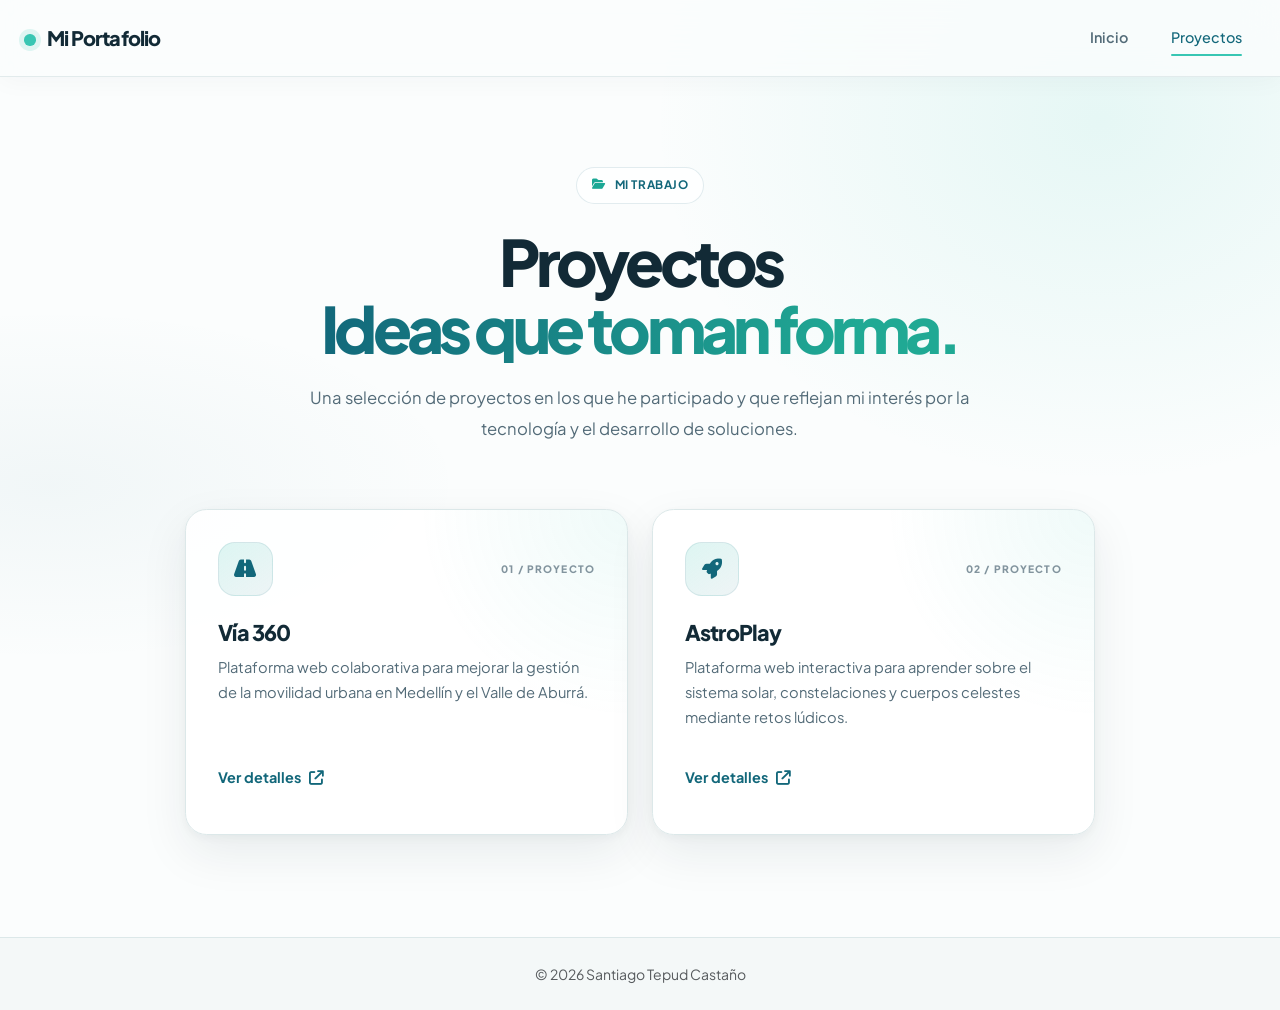
==== commit 1efc40a0: "Actualiza detalles de los proyectos Co-authored-by: Copilot <223556219+Copilot@users.noreply.github." ====
--- a/projects.html
+++ b/projects.html
@@ -52,14 +52,15 @@
                                 <span class="project-number">01 / PROYECTO</span>
                             </div>
                             <h2>Vía 360</h2>
-                            <p>Aplicación enfocada en incidentes viales.</p>
+                            <p>Plataforma web colaborativa para mejorar la gestión de la movilidad urbana en Medellín y el Valle de Aburrá.</p>
                             <button type="button"
                                     class="btn btn-project-link btn-ver-proyecto"
                                     data-bs-toggle="modal"
                                     data-bs-target="#proyectoModal"
                                     data-titulo="Vía 360"
-                                    data-descripcion="Aplicación enfocada en incidentes viales."
-                                    data-tecnologias=""
+                                    data-descripcion="Plataforma web diseñada para la gestión colaborativa de la movilidad urbana en Medellín y el Valle de Aburrá. Conecta a ciudadanos y autoridades para agilizar la atención de incidentes en la vía pública."
+                                    data-caracteristicas='[{"titulo":"Reportes ciudadanos","detalle":"Registro de huecos, daños viales, accidentes de tránsito, semáforos averiados y fallas de señalización."},{"titulo":"Gestión y roles","detalle":"Panel de control para autoridades y administración diferenciada por perfiles: ciudadano, autoridad y administrador."},{"titulo":"Gamificación","detalle":"Sistema de puntos por participación ciudadana (sin dinero real)."}]'
+                                    data-tecnologias="C#, ASP.NET, Oracle Database, Visual Studio 2022, GitHub, Scrum"
                                     data-github="https://github.com/Jerson570/Via360">
                                 Ver detalles <i class="fa-solid fa-arrow-up-right-from-square ms-2" aria-hidden="true"></i>
                             </button>
@@ -73,15 +74,16 @@
                                 <span class="project-icon"><i class="fa-solid fa-rocket" aria-hidden="true"></i></span>
                                 <span class="project-number">02 / PROYECTO</span>
                             </div>
-                            <h2>Astroplay</h2>
-                            <p>Juego educativo para aprender astronomía.</p>
+                            <h2>AstroPlay</h2>
+                            <p>Plataforma web interactiva para aprender sobre el sistema solar, constelaciones y cuerpos celestes mediante retos lúdicos.</p>
                             <button type="button"
                                     class="btn btn-project-link btn-ver-proyecto"
                                     data-bs-toggle="modal"
                                     data-bs-target="#proyectoModal"
-                                    data-titulo="Astroplay"
-                                    data-descripcion="Juego educativo que enseña astronomía."
-                                    data-tecnologias=""
+                                    data-titulo="AstroPlay"
+                                    data-descripcion="AstroPlay es una plataforma web interactiva diseñada para enseñar conceptos sobre el sistema solar, constelaciones y cuerpos celestes a través de retos lúdicos e interfaz temática."
+                                    data-caracteristicas='[{"titulo":"Minijuegos educativos","detalle":"Concéntrese galáctico (memoria de planetas y nebulosas), Ahorcado espacial con pistas y Trivia cósmica contra reloj."},{"titulo":"Aprendizaje y progreso","detalle":"Fichas informativas desbloqueables al ganar y sistema de niveles dinámicos, de Cadete a Astrofísico."}]'
+                                    data-tecnologias="HTML5, CSS3, Bootstrap 5, JavaScript, jQuery, Font Awesome"
                                     data-github="">
                                 Ver detalles <i class="fa-solid fa-arrow-up-right-from-square ms-2" aria-hidden="true"></i>
                             </button>
@@ -109,8 +111,13 @@
                     <p id="modalDescripcion" class="text-muted mb-4">
                     </p>
 
+                    <h6 id="modalCaracteristicasTitulo" class="fw-bold text-dark mb-2">
+                        <i class="fa-solid fa-list-check text-primary me-1"></i> Características principales
+                    </h6>
+                    <ul id="modalCaracteristicas" class="modal-feature-list mb-4"></ul>
+
                     <h6 id="modalTecnologiasTitulo" class="fw-bold text-dark mb-2">
-                        <i class="fa-solid fa-layer-group text-primary me-1"></i> Tecnologías Utilizadas
+                        <i class="fa-solid fa-layer-group text-primary me-1"></i> Tecnologías y metodología
                     </h6>
                     <div id="modalTecnologias" class="d-flex flex-wrap gap-2 mb-3">
                         <!-- Los badges de tecnologías se insertan aquí vía jQuery -->
--- a/css/styles.css
+++ b/css/styles.css
@@ -634,6 +634,30 @@
     color: var(--color-ink) !important;
 }
 
+.modal-feature-list {
+    display: grid;
+    gap: 0.65rem;
+    padding: 0;
+    list-style: none;
+}
+
+.modal-feature-list li {
+    display: grid;
+    gap: 0.25rem;
+    padding: 0.85rem 1rem;
+    border: 1px solid var(--color-border);
+    border-radius: 0.8rem;
+    background: var(--color-surface);
+    color: var(--color-text);
+    font-size: 0.86rem;
+    line-height: 1.65;
+}
+
+.modal-feature-list strong {
+    color: var(--color-ink);
+    font-size: 0.88rem;
+}
+
 .modal-footer {
     border-color: var(--color-border);
     background: #fbfdfd;
